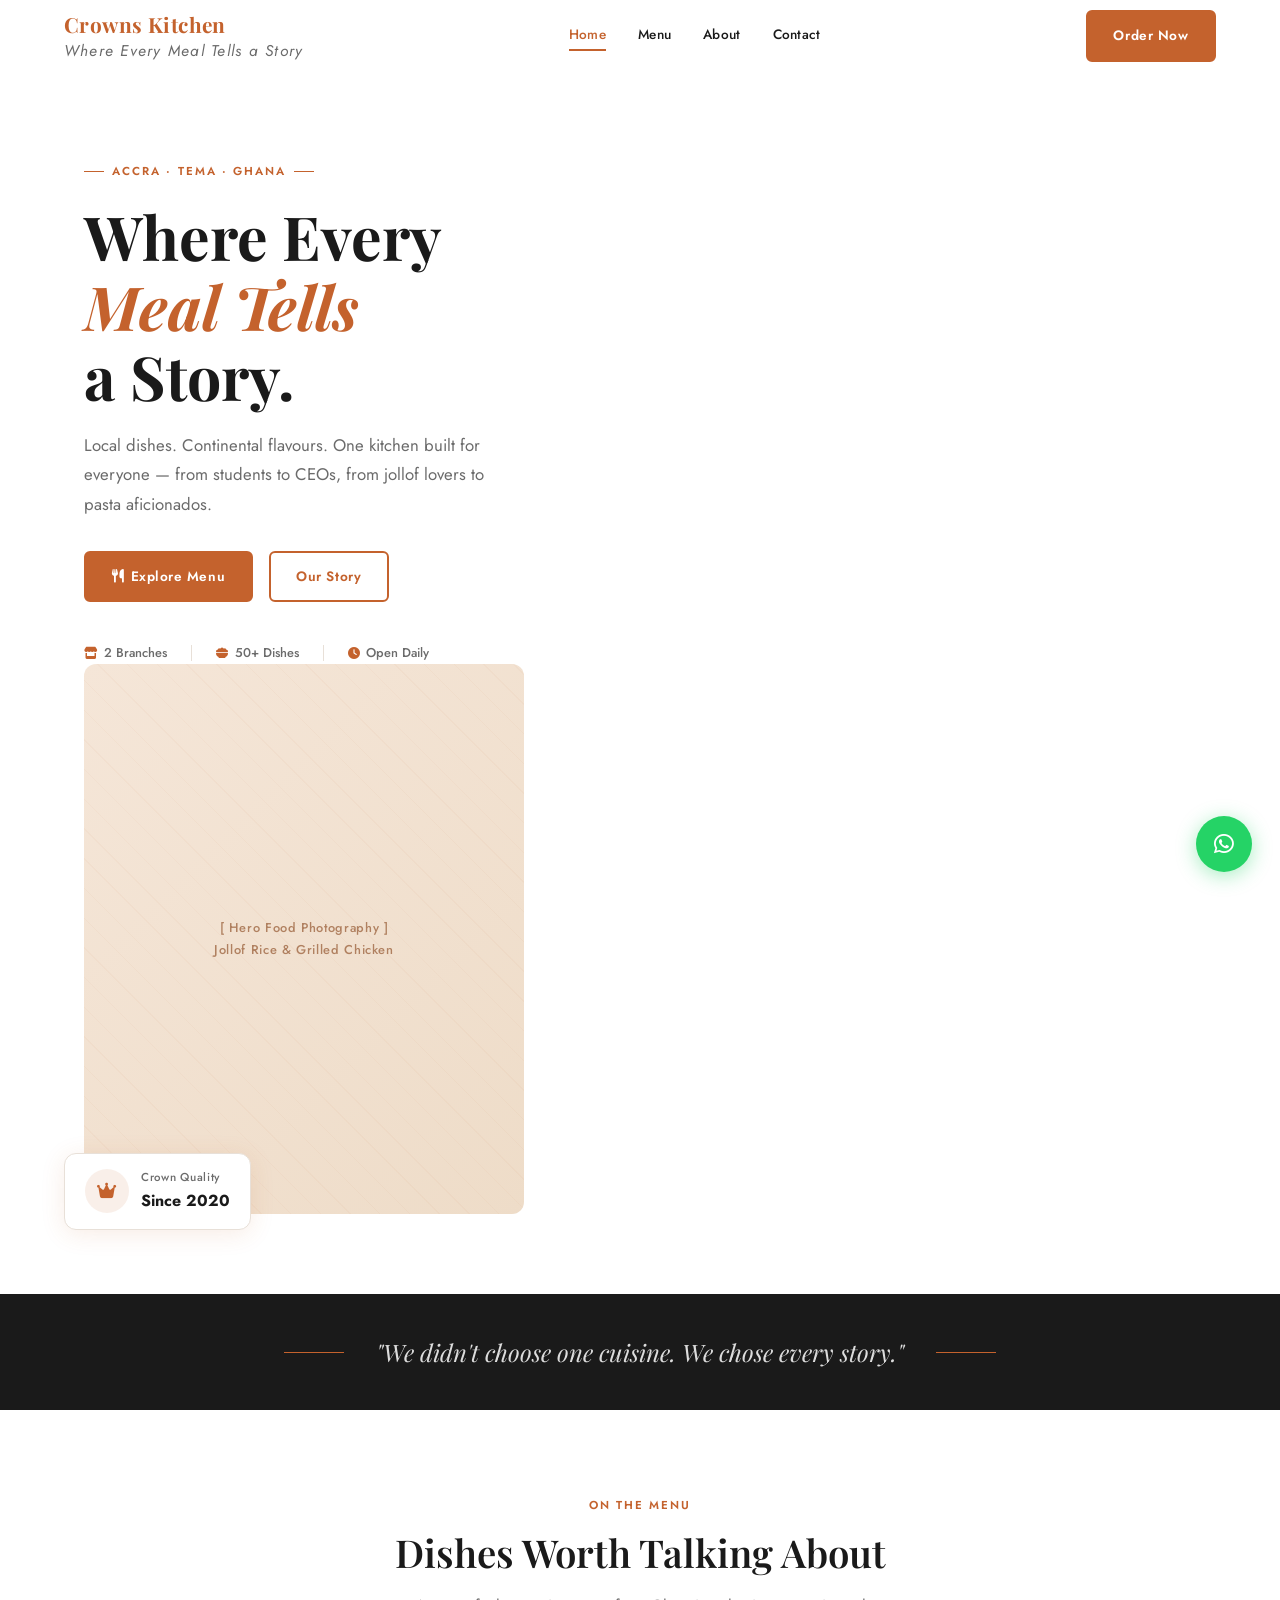
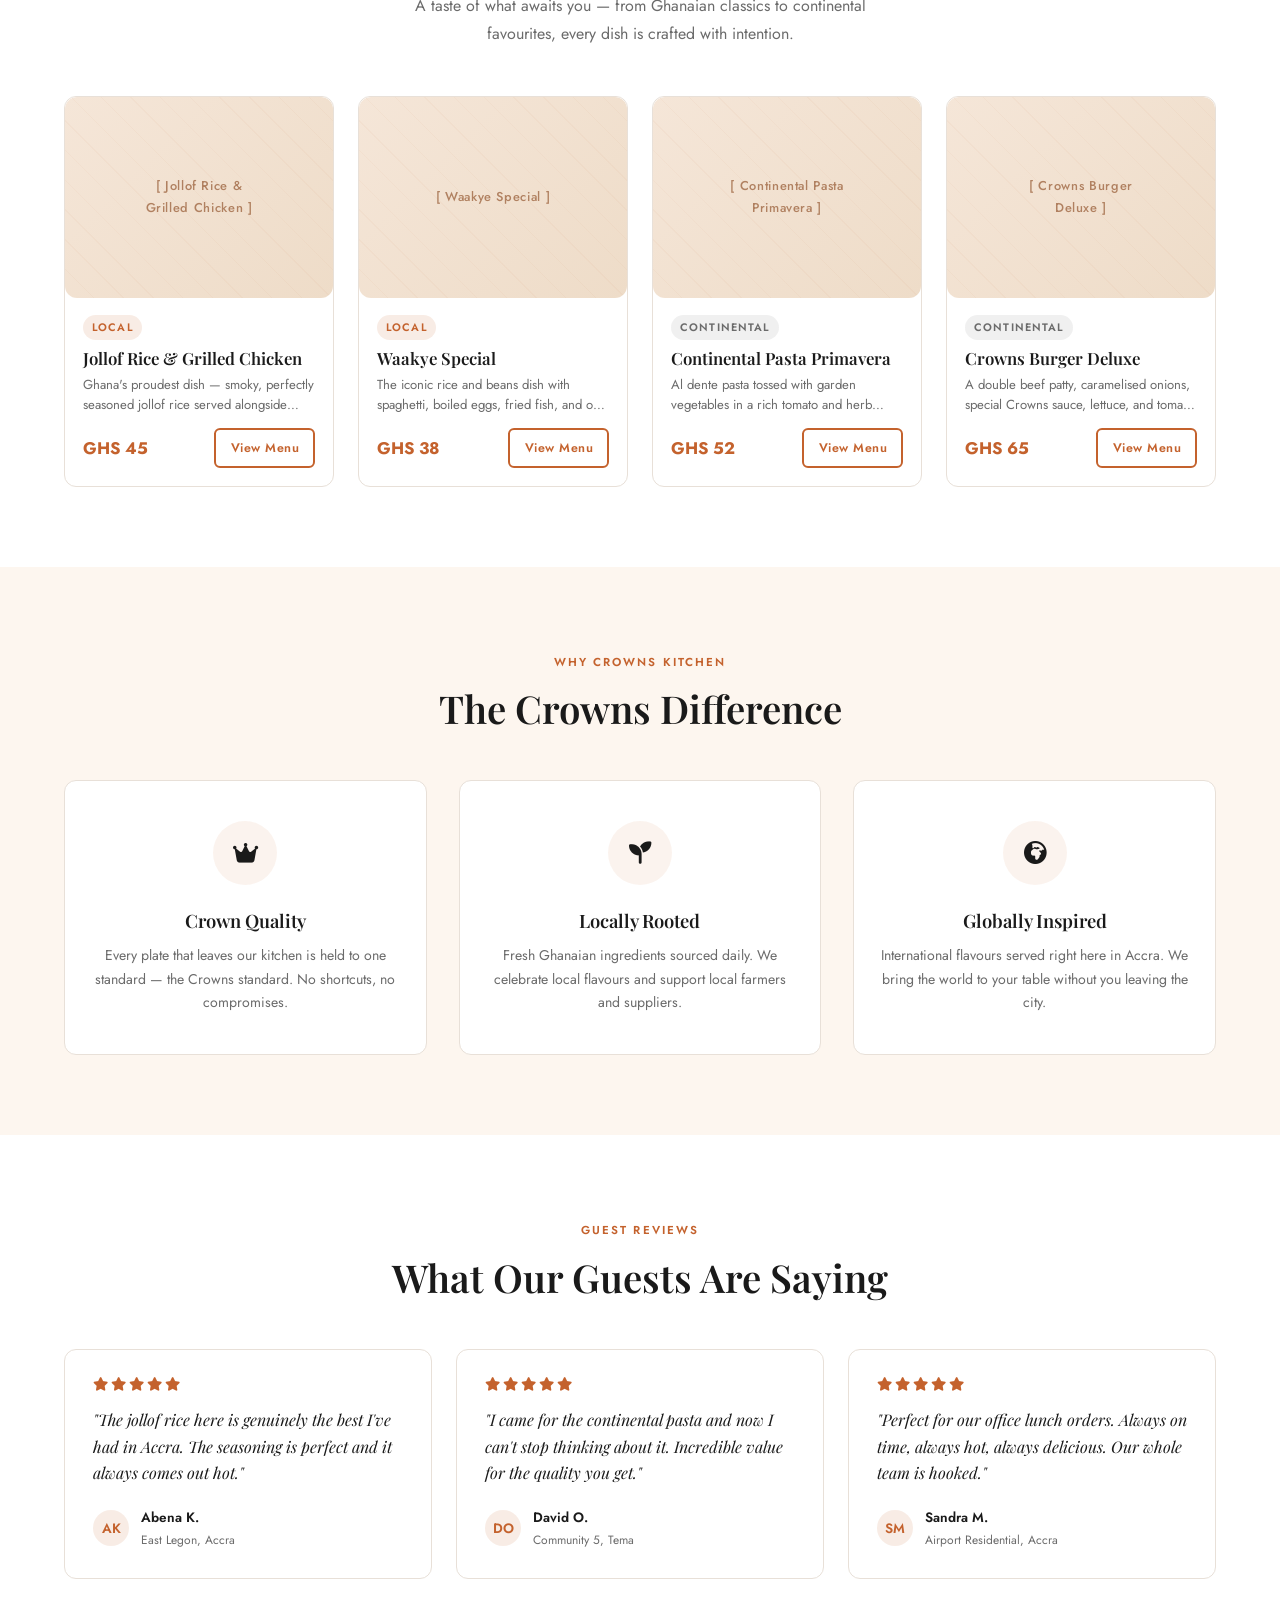
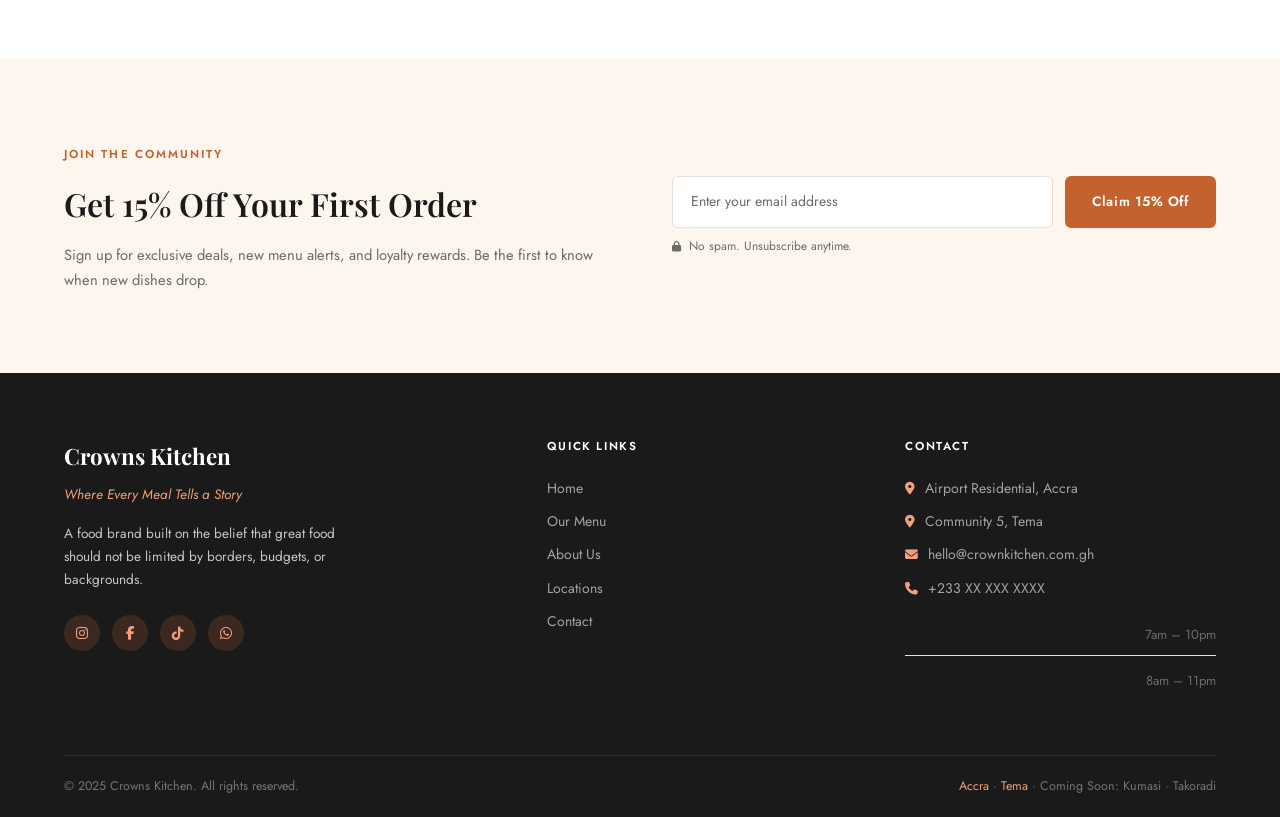
==== index.html @ 9a18a074 "First Crown" ====
<!DOCTYPE html>
<html lang="en">
<head>
  <meta charset="UTF-8" />
  <meta name="viewport" content="width=device-width, initial-scale=1.0" />
  <title>Crowns Kitchen — Where Every Meal Tells a Story</title>
  <meta name="description" content="Crowns Kitchen serves authentic Ghanaian local dishes and continental cuisine in Accra and Tema. Quality food, every meal, every story." />
  <link rel="stylesheet" href="css/style.css" />
  <link rel="stylesheet" href="https://cdnjs.cloudflare.com/ajax/libs/font-awesome/6.5.0/css/all.min.css" />
</head>
<body>

<!-- NAVBAR -->
<header>
  <nav class="navbar">
    <div class="container">
      <div class="navbar-inner">
        <a href="index.html" class="navbar-brand">
          Crowns Kitchen
          <span>Where Every Meal Tells a Story</span>
        </a>
        <div class="navbar-links">
          <a href="index.html">Home</a>
          <a href="menu.html">Menu</a>
          <a href="about.html">About</a>
          <a href="contact.html">Contact</a>
        </div>
        <div class="navbar-right">
          <a href="menu.html" class="btn btn-primary">Order Now</a>
          <button class="hamburger" aria-label="Toggle menu">
            <span></span><span></span><span></span>
          </button>
        </div>
      </div>
    </div>
    <div class="mobile-nav">
      <a href="index.html">Home</a>
      <a href="menu.html">Menu</a>
      <a href="about.html">About</a>
      <a href="contact.html">Contact</a>
      <a href="menu.html" class="btn btn-primary">Order Now</a>
    </div>
  </nav>
</header>

<main>

  <!-- HERO -->
  <section class="hero">
    <div class="container">
      <div class="hero-text">
        <div class="hero-eyebrow">Accra &middot; Tema &middot; Ghana</div>
        <h1>Where Every<br /><em>Meal Tells</em><br />a Story.</h1>
        <p class="hero-sub">Local dishes. Continental flavours. One kitchen built for everyone — from students to CEOs, from jollof lovers to pasta aficionados.</p>
        <div class="hero-btns">
          <a href="menu.html" class="btn btn-primary"><i class="fas fa-utensils"></i> Explore Menu</a>
          <a href="about.html" class="btn btn-outline">Our Story</a>
        </div>
        <div class="hero-trust">
          <div class="trust-item"><i class="fas fa-store"></i> 2 Branches</div>
          <div class="trust-divider"></div>
          <div class="trust-item"><i class="fas fa-bowl-food"></i> 50+ Dishes</div>
          <div class="trust-divider"></div>
          <div class="trust-item"><i class="fas fa-clock"></i> Open Daily</div>
        </div>
      </div>
      <div class="hero-image">
        <div class="hero-image-frame img-placeholder">
          <span>[ Hero Food Photography ]<br />Jollof Rice & Grilled Chicken</span>
        </div>
        <div class="hero-badge">
          <div class="hero-badge-icon"><i class="fas fa-crown"></i></div>
          <div class="hero-badge-text">
            <p>Crown Quality</p>
            <p>Since 2020</p>
          </div>
        </div>
      </div>
    </div>
  </section>

  <!-- QUOTE STRIP -->
  <div class="quote-strip">
    <div class="container">
      <div class="quote-strip-inner">
        <div class="quote-strip-line"></div>
        <p>"We didn't choose one cuisine. We chose every story."</p>
        <div class="quote-strip-line"></div>
      </div>
    </div>
  </div>

  <!-- FEATURED DISHES -->
  <section class="featured-dishes section-pad">
    <div class="container">
      <div class="section-header">
        <span class="eyebrow">On the Menu</span>
        <h2 class="section-heading">Dishes Worth Talking About</h2>
        <p class="section-sub" style="margin: 0 auto;">A taste of what awaits you — from Ghanaian classics to continental favourites, every dish is crafted with intention.</p>
      </div>
      <div class="dishes-grid">
        <!-- Card 1 -->
        <div class="dish-card">
          <div class="dish-card-img img-placeholder"><span>[ Jollof Rice &<br />Grilled Chicken ]</span></div>
          <div class="dish-card-body">
            <div class="dish-card-meta">
              <span class="badge badge-primary">Local</span>
            </div>
            <p class="dish-card-name">Jollof Rice & Grilled Chicken</p>
            <p class="dish-card-desc">Ghana's proudest dish — smoky, perfectly seasoned jollof rice served alongside juicy marinated grilled chicken.</p>
            <div class="dish-card-footer">
              <span class="dish-price">GHS 45</span>
              <a href="menu.html" class="btn btn-outline">View Menu</a>
            </div>
          </div>
        </div>
        <!-- Card 2 -->
        <div class="dish-card">
          <div class="dish-card-img img-placeholder"><span>[ Waakye Special ]</span></div>
          <div class="dish-card-body">
            <div class="dish-card-meta">
              <span class="badge badge-primary">Local</span>
            </div>
            <p class="dish-card-name">Waakye Special</p>
            <p class="dish-card-desc">The iconic rice and beans dish with spaghetti, boiled eggs, fried fish, and our signature waakye stew.</p>
            <div class="dish-card-footer">
              <span class="dish-price">GHS 38</span>
              <a href="menu.html" class="btn btn-outline">View Menu</a>
            </div>
          </div>
        </div>
        <!-- Card 3 -->
        <div class="dish-card">
          <div class="dish-card-img img-placeholder"><span>[ Continental Pasta<br />Primavera ]</span></div>
          <div class="dish-card-body">
            <div class="dish-card-meta">
              <span class="badge badge-grey">Continental</span>
            </div>
            <p class="dish-card-name">Continental Pasta Primavera</p>
            <p class="dish-card-desc">Al dente pasta tossed with garden vegetables in a rich tomato and herb sauce, topped with parmesan.</p>
            <div class="dish-card-footer">
              <span class="dish-price">GHS 52</span>
              <a href="menu.html" class="btn btn-outline">View Menu</a>
            </div>
          </div>
        </div>
        <!-- Card 4 -->
        <div class="dish-card">
          <div class="dish-card-img img-placeholder"><span>[ Crowns Burger<br />Deluxe ]</span></div>
          <div class="dish-card-body">
            <div class="dish-card-meta">
              <span class="badge badge-grey">Continental</span>
            </div>
            <p class="dish-card-name">Crowns Burger Deluxe</p>
            <p class="dish-card-desc">A double beef patty, caramelised onions, special Crowns sauce, lettuce, and tomato in a toasted brioche bun.</p>
            <div class="dish-card-footer">
              <span class="dish-price">GHS 65</span>
              <a href="menu.html" class="btn btn-outline">View Menu</a>
            </div>
          </div>
        </div>
      </div>
    </div>
  </section>

  <!-- WHY US -->
  <section class="why-us section-pad">
    <div class="container">
      <div class="section-header">
        <span class="eyebrow">Why Crowns Kitchen</span>
        <h2 class="section-heading">The Crowns Difference</h2>
      </div>
      <div class="why-us-grid">
        <div class="why-card">
          <div class="why-icon"><i class="fas fa-crown"></i></div>
          <h3>Crown Quality</h3>
          <p>Every plate that leaves our kitchen is held to one standard — the Crowns standard. No shortcuts, no compromises.</p>
        </div>
        <div class="why-card">
          <div class="why-icon"><i class="fas fa-seedling"></i></div>
          <h3>Locally Rooted</h3>
          <p>Fresh Ghanaian ingredients sourced daily. We celebrate local flavours and support local farmers and suppliers.</p>
        </div>
        <div class="why-card">
          <div class="why-icon"><i class="fas fa-globe-africa"></i></div>
          <h3>Globally Inspired</h3>
          <p>International flavours served right here in Accra. We bring the world to your table without you leaving the city.</p>
        </div>
      </div>
    </div>
  </section>

  <!-- TESTIMONIALS -->
  <section class="testimonials section-pad">
    <div class="container">
      <div class="section-header">
        <span class="eyebrow">Guest Reviews</span>
        <h2 class="section-heading">What Our Guests Are Saying</h2>
      </div>
      <div class="testimonials-grid">
        <div class="testimonial-card">
          <div class="testimonial-stars">
            <i class="fas fa-star"></i><i class="fas fa-star"></i><i class="fas fa-star"></i><i class="fas fa-star"></i><i class="fas fa-star"></i>
          </div>
          <p class="testimonial-quote">"The jollof rice here is genuinely the best I've had in Accra. The seasoning is perfect and it always comes out hot."</p>
          <div class="testimonial-author">
            <div class="author-avatar">AK</div>
            <div class="author-info">
              <p>Abena K.</p>
              <p>East Legon, Accra</p>
            </div>
          </div>
        </div>
        <div class="testimonial-card">
          <div class="testimonial-stars">
            <i class="fas fa-star"></i><i class="fas fa-star"></i><i class="fas fa-star"></i><i class="fas fa-star"></i><i class="fas fa-star"></i>
          </div>
          <p class="testimonial-quote">"I came for the continental pasta and now I can't stop thinking about it. Incredible value for the quality you get."</p>
          <div class="testimonial-author">
            <div class="author-avatar">DO</div>
            <div class="author-info">
              <p>David O.</p>
              <p>Community 5, Tema</p>
            </div>
          </div>
        </div>
        <div class="testimonial-card">
          <div class="testimonial-stars">
            <i class="fas fa-star"></i><i class="fas fa-star"></i><i class="fas fa-star"></i><i class="fas fa-star"></i><i class="fas fa-star"></i>
          </div>
          <p class="testimonial-quote">"Perfect for our office lunch orders. Always on time, always hot, always delicious. Our whole team is hooked."</p>
          <div class="testimonial-author">
            <div class="author-avatar">SM</div>
            <div class="author-info">
              <p>Sandra M.</p>
              <p>Airport Residential, Accra</p>
            </div>
          </div>
        </div>
      </div>
    </div>
  </section>

  <!-- NEWSLETTER -->
  <section class="newsletter section-pad">
    <div class="container">
      <div class="newsletter-inner">
        <div class="newsletter-text">
          <span class="eyebrow">Join the Community</span>
          <h2>Get 15% Off Your First Order</h2>
          <p>Sign up for exclusive deals, new menu alerts, and loyalty rewards. Be the first to know when new dishes drop.</p>
        </div>
        <div>
          <form id="newsletter-form" class="newsletter-form">
            <input type="email" placeholder="Enter your email address" required />
            <button type="submit" class="btn btn-primary">Claim 15% Off</button>
          </form>
          <p class="newsletter-note"><i class="fas fa-lock" style="font-size:0.65rem;margin-right:4px;"></i> No spam. Unsubscribe anytime.</p>
        </div>
      </div>
    </div>
  </section>

</main>

<!-- FOOTER -->
<footer>
  <div class="container">
    <div class="footer-grid">
      <div>
        <div class="footer-brand-name">Crowns Kitchen</div>
        <div class="footer-tagline">Where Every Meal Tells a Story</div>
        <p class="footer-desc">A food brand built on the belief that great food should not be limited by borders, budgets, or backgrounds.</p>
        <div class="footer-socials">
          <a href="#" aria-label="Instagram"><i class="fab fa-instagram"></i></a>
          <a href="#" aria-label="Facebook"><i class="fab fa-facebook-f"></i></a>
          <a href="#" aria-label="TikTok"><i class="fab fa-tiktok"></i></a>
          <a href="https://wa.me/233XXXXXXXXX" aria-label="WhatsApp"><i class="fab fa-whatsapp"></i></a>
        </div>
      </div>
      <div class="footer-col">
        <h4>Quick Links</h4>
        <a href="index.html">Home</a>
        <a href="menu.html">Our Menu</a>
        <a href="about.html">About Us</a>
        <a href="about.html#locations">Locations</a>
        <a href="contact.html">Contact</a>
      </div>
      <div class="footer-col">
        <h4>Contact</h4>
        <p><i class="fas fa-map-marker-alt" style="color:#F0A07A;margin-right:6px;font-size:0.8rem;"></i> Airport Residential, Accra</p>
        <p><i class="fas fa-map-marker-alt" style="color:#F0A07A;margin-right:6px;font-size:0.8rem;"></i> Community 5, Tema</p>
        <a href="mailto:hello@crownkitchen.com.gh"><i class="fas fa-envelope" style="color:#F0A07A;margin-right:6px;font-size:0.8rem;"></i> hello@crownkitchen.com.gh</a>
        <a href="tel:+233XXXXXXXXX"><i class="fas fa-phone" style="color:#F0A07A;margin-right:6px;font-size:0.8rem;"></i> +233 XX XXX XXXX</a>
        <div style="margin-top:1rem;">
          <div class="hours-row"><span>Mon – Fri</span><span>7am – 10pm</span></div>
          <div class="hours-row"><span>Sat – Sun</span><span>8am – 11pm</span></div>
        </div>
      </div>
    </div>
    <div class="footer-bottom">
      <p>&copy; 2025 Crowns Kitchen. All rights reserved.</p>
      <p class="footer-locations"><span>Accra</span> &middot; <span>Tema</span> &middot; Coming Soon: Kumasi &middot; Takoradi</p>
    </div>
  </div>
</footer>

<!-- WHATSAPP FLOAT -->
<a href="https://wa.me/233XXXXXXXXX" class="whatsapp-float" target="_blank" rel="noopener" aria-label="Chat on WhatsApp">
  <i class="fab fa-whatsapp"></i>
</a>

<script src="js/main.js"></script>
</body>
</html>
---- css/style.css ----
@import url('https://fonts.googleapis.com/css2?family=Playfair+Display:ital,wght@0,400;0,500;0,600;0,700;1,400;1,500&family=Jost:wght@300;400;500;600&display=swap');
@import url('home.css');
@import url('menu.css');
@import url('about.css');
@import url('contact.css');

:root {
  --primary: #C4622D;
  --primary-dark: #9C4A1E;
  --primary-light: #F0A07A;
  --cream: #FDF6EF;
  --white: #FFFFFF;
  --charcoal: #1A1A1A;
  --grey: #6B6B6B;
  --light-grey: #F5F5F5;
  --border: #E8E0D8;
  --font-display: 'Playfair Display', serif;
  --font-body: 'Jost', sans-serif;
  --radius: 12px;
  --radius-sm: 6px;
  --shadow: 0 2px 16px rgba(196, 98, 45, 0.08);
  --shadow-md: 0 4px 24px rgba(196, 98, 45, 0.12);
  --transition: all 0.3s ease;
  --max-width: 1200px;
}

*, *::before, *::after { margin: 0; padding: 0; box-sizing: border-box; }
html { scroll-behavior: smooth; }

body {
  font-family: var(--font-body);
  font-size: 16px;
  color: var(--charcoal);
  background: var(--white);
  line-height: 1.7;
  overflow-x: hidden;
}

img { display: block; max-width: 100%; height: auto; }
a { text-decoration: none; color: inherit; }
button, input, select, textarea { font: inherit; }
ul { list-style: none; }

.container {
  max-width: var(--max-width);
  margin: 0 auto;
  padding: 0 24px;
}

.section-pad { padding: 80px 0; }
.section-pad-sm { padding: 48px 0; }

.eyebrow {
  display: inline-block;
  font-family: var(--font-body);
  font-size: 0.72rem;
  font-weight: 600;
  letter-spacing: 0.18em;
  text-transform: uppercase;
  color: var(--primary);
  margin-bottom: 0.75rem;
}

.section-heading {
  font-family: var(--font-display);
  font-size: clamp(1.8rem, 3vw, 2.6rem);
  font-weight: 600;
  line-height: 1.25;
  color: var(--charcoal);
  margin-bottom: 1rem;
}

.section-sub {
  font-size: 1rem;
  color: var(--grey);
  max-width: 520px;
  line-height: 1.75;
}

.btn {
  display: inline-flex;
  align-items: center;
  gap: 0.4rem;
  padding: 0.75rem 1.6rem;
  border-radius: var(--radius-sm);
  font-size: 0.85rem;
  font-weight: 600;
  letter-spacing: 0.04em;
  cursor: pointer;
  transition: var(--transition);
  border: 2px solid transparent;
  white-space: nowrap;
}

.btn-primary {
  background: var(--primary);
  color: var(--white);
  border-color: var(--primary);
}
.btn-primary:hover { background: var(--primary-dark); border-color: var(--primary-dark); transform: translateY(-1px); }

.btn-outline {
  background: transparent;
  color: var(--primary);
  border-color: var(--primary);
}
.btn-outline:hover { background: var(--primary); color: var(--white); transform: translateY(-1px); }

.btn-white {
  background: var(--white);
  color: var(--primary);
  border-color: var(--white);
}
.btn-white:hover { background: transparent; color: var(--white); border-color: var(--white); }

.img-placeholder {
  background: linear-gradient(135deg, #f5e6d8 0%, #eedcc8 100%);
  display: flex;
  align-items: center;
  justify-content: center;
  color: #b08060;
  font-size: 0.8rem;
  font-weight: 500;
  letter-spacing: 0.05em;
  text-align: center;
  border-radius: var(--radius);
  position: relative;
  overflow: hidden;
}

.img-placeholder::before {
  content: '';
  position: absolute;
  inset: 0;
  background: repeating-linear-gradient(45deg, transparent, transparent 20px, rgba(196,98,45,0.04) 20px, rgba(196,98,45,0.04) 21px);
}

.img-placeholder span { position: relative; z-index: 1; padding: 1rem; }

.badge {
  display: inline-block;
  padding: 0.2rem 0.6rem;
  border-radius: 20px;
  font-size: 0.68rem;
  font-weight: 600;
  letter-spacing: 0.1em;
  text-transform: uppercase;
}

.badge-primary { background: rgba(196,98,45,0.12); color: var(--primary); }
.badge-grey { background: rgba(107,107,107,0.1); color: var(--grey); }

/* ── NAVBAR ── */
.navbar {
  position: sticky;
  top: 0;
  z-index: 1000;
  background: rgba(255,255,255,0.95);
  backdrop-filter: blur(8px);
  -webkit-backdrop-filter: blur(8px);
  border-bottom: 1px solid transparent;
  transition: var(--transition);
}

.navbar.scrolled {
  border-bottom-color: var(--border);
  box-shadow: 0 2px 20px rgba(0,0,0,0.06);
}

.navbar-inner {
  display: flex;
  align-items: center;
  justify-content: space-between;
  height: 72px;
  gap: 2rem;
}

.navbar-brand {
  font-family: var(--font-display);
  font-size: 1.3rem;
  font-weight: 700;
  color: var(--primary);
  letter-spacing: 0.02em;
  flex-shrink: 0;
}

.navbar-brand span {
  font-weight: 400;
  font-style: italic;
  font-size: 0.75em;
  color: var(--grey);
  display: block;
  letter-spacing: 0.08em;
  margin-top: -4px;
  font-family: var(--font-body);
}

.navbar-links {
  display: flex;
  align-items: center;
  gap: 2rem;
}

.navbar-links a {
  font-size: 0.85rem;
  font-weight: 500;
  color: var(--charcoal);
  letter-spacing: 0.02em;
  position: relative;
  padding-bottom: 2px;
  transition: color 0.2s;
}

.navbar-links a::after {
  content: '';
  position: absolute;
  left: 0; bottom: -2px;
  width: 0; height: 2px;
  background: var(--primary);
  transition: width 0.25s ease;
}

.navbar-links a:hover, .navbar-links a.active { color: var(--primary); }
.navbar-links a:hover::after, .navbar-links a.active::after { width: 100%; }

.navbar-right {
  display: flex;
  align-items: center;
  gap: 1rem;
}

.hamburger {
  display: none;
  flex-direction: column;
  gap: 5px;
  cursor: pointer;
  padding: 4px;
  background: none;
  border: none;
}

.hamburger span {
  display: block;
  width: 22px;
  height: 2px;
  background: var(--charcoal);
  border-radius: 2px;
  transition: var(--transition);
}

.hamburger.active span:nth-child(1) { transform: rotate(45deg) translate(5px, 5px); }
.hamburger.active span:nth-child(2) { opacity: 0; }
.hamburger.active span:nth-child(3) { transform: rotate(-45deg) translate(5px, -5px); }

.mobile-nav {
  display: none;
  flex-direction: column;
  padding: 1rem 24px 1.5rem;
  border-top: 1px solid var(--border);
  gap: 0.25rem;
}

.mobile-nav.open { display: flex; }

.mobile-nav a {
  padding: 0.65rem 0;
  font-size: 0.95rem;
  font-weight: 500;
  color: var(--charcoal);
  border-bottom: 1px solid var(--border);
  transition: color 0.2s;
}

.mobile-nav a:hover, .mobile-nav a.active { color: var(--primary); }
.mobile-nav a:last-child { border-bottom: none; }
.mobile-nav .btn { margin-top: 0.5rem; width: fit-content; }

/* ── FOOTER ── */
footer {
  background: var(--charcoal);
  color: rgba(255,255,255,0.75);
  padding: 64px 0 0;
}

.footer-grid {
  display: grid;
  grid-template-columns: 1.4fr 1fr 1fr;
  gap: 3rem;
  padding-bottom: 48px;
  border-bottom: 1px solid rgba(255,255,255,0.1);
}

.footer-brand-name {
  font-family: var(--font-display);
  font-size: 1.4rem;
  font-weight: 700;
  color: var(--white);
  margin-bottom: 0.5rem;
}

.footer-tagline {
  font-style: italic;
  font-size: 0.85rem;
  color: var(--primary-light);
  margin-bottom: 1rem;
}

.footer-desc {
  font-size: 0.85rem;
  line-height: 1.7;
  margin-bottom: 1.5rem;
  max-width: 280px;
}

.footer-socials {
  display: flex;
  gap: 0.75rem;
}

.footer-socials a {
  width: 36px;
  height: 36px;
  border-radius: 50%;
  background: rgba(196,98,45,0.2);
  color: var(--primary-light);
  display: flex;
  align-items: center;
  justify-content: center;
  font-size: 0.85rem;
  transition: var(--transition);
}

.footer-socials a:hover { background: var(--primary); color: var(--white); }

.footer-col h4 {
  font-family: var(--font-body);
  font-size: 0.72rem;
  font-weight: 600;
  letter-spacing: 0.14em;
  text-transform: uppercase;
  color: var(--white);
  margin-bottom: 1.25rem;
}

.footer-col a, .footer-col p {
  display: block;
  font-size: 0.875rem;
  color: rgba(255,255,255,0.6);
  margin-bottom: 0.6rem;
  transition: color 0.2s;
}

.footer-col a:hover { color: var(--primary-light); }

.footer-col .hours-row {
  display: flex;
  justify-content: space-between;
  font-size: 0.82rem;
  margin-bottom: 0.4rem;
  color: rgba(255,255,255,0.55);
}

.footer-bottom {
  display: flex;
  align-items: center;
  justify-content: space-between;
  padding: 1.25rem 0;
  flex-wrap: wrap;
  gap: 0.5rem;
}

.footer-bottom p {
  font-size: 0.78rem;
  color: rgba(255,255,255,0.4);
}

.footer-locations {
  font-size: 0.78rem;
  color: rgba(255,255,255,0.4);
}

.footer-locations span {
  color: var(--primary-light);
}

/* ── WHATSAPP FLOAT ── */
.whatsapp-float {
  position: fixed;
  bottom: 28px;
  right: 28px;
  z-index: 9999;
  width: 56px;
  height: 56px;
  border-radius: 50%;
  background: #25D366;
  color: white;
  display: flex;
  align-items: center;
  justify-content: center;
  font-size: 1.4rem;
  box-shadow: 0 4px 20px rgba(37,211,102,0.4);
  transition: var(--transition);
  animation: wa-pulse 2.5s ease-in-out infinite;
}

.whatsapp-float:hover {
  transform: scale(1.1);
  box-shadow: 0 6px 28px rgba(37,211,102,0.55);
}

@keyframes wa-pulse {
  0%, 100% { box-shadow: 0 4px 20px rgba(37,211,102,0.4); }
  50% { box-shadow: 0 4px 32px rgba(37,211,102,0.7), 0 0 0 8px rgba(37,211,102,0.1); }
}

/* ── TOAST ── */
.toast {
  position: fixed;
  bottom: 28px;
  left: 50%;
  transform: translateX(-50%) translateY(20px);
  background: var(--charcoal);
  color: var(--white);
  padding: 0.85rem 1.75rem;
  border-radius: var(--radius-sm);
  font-size: 0.88rem;
  font-weight: 500;
  z-index: 10000;
  opacity: 0;
  transition: all 0.35s ease;
  border-left: 3px solid var(--primary);
  white-space: nowrap;
  pointer-events: none;
}

.toast.show {
  opacity: 1;
  transform: translateX(-50%) translateY(0);
}

/* ── MEDIA QUERIES ── */
@media (max-width: 768px) {
  .section-pad { padding: 56px 0; }
  .section-pad-sm { padding: 36px 0; }
  .navbar-links, .navbar-right .btn { display: none; }
  .hamburger { display: flex; }
  .footer-grid { grid-template-columns: 1fr; gap: 2rem; }
  .footer-bottom { flex-direction: column; text-align: center; }
}

@media (max-width: 480px) {
  .section-pad { padding: 40px 0; }
  .container { padding: 0 16px; }
}
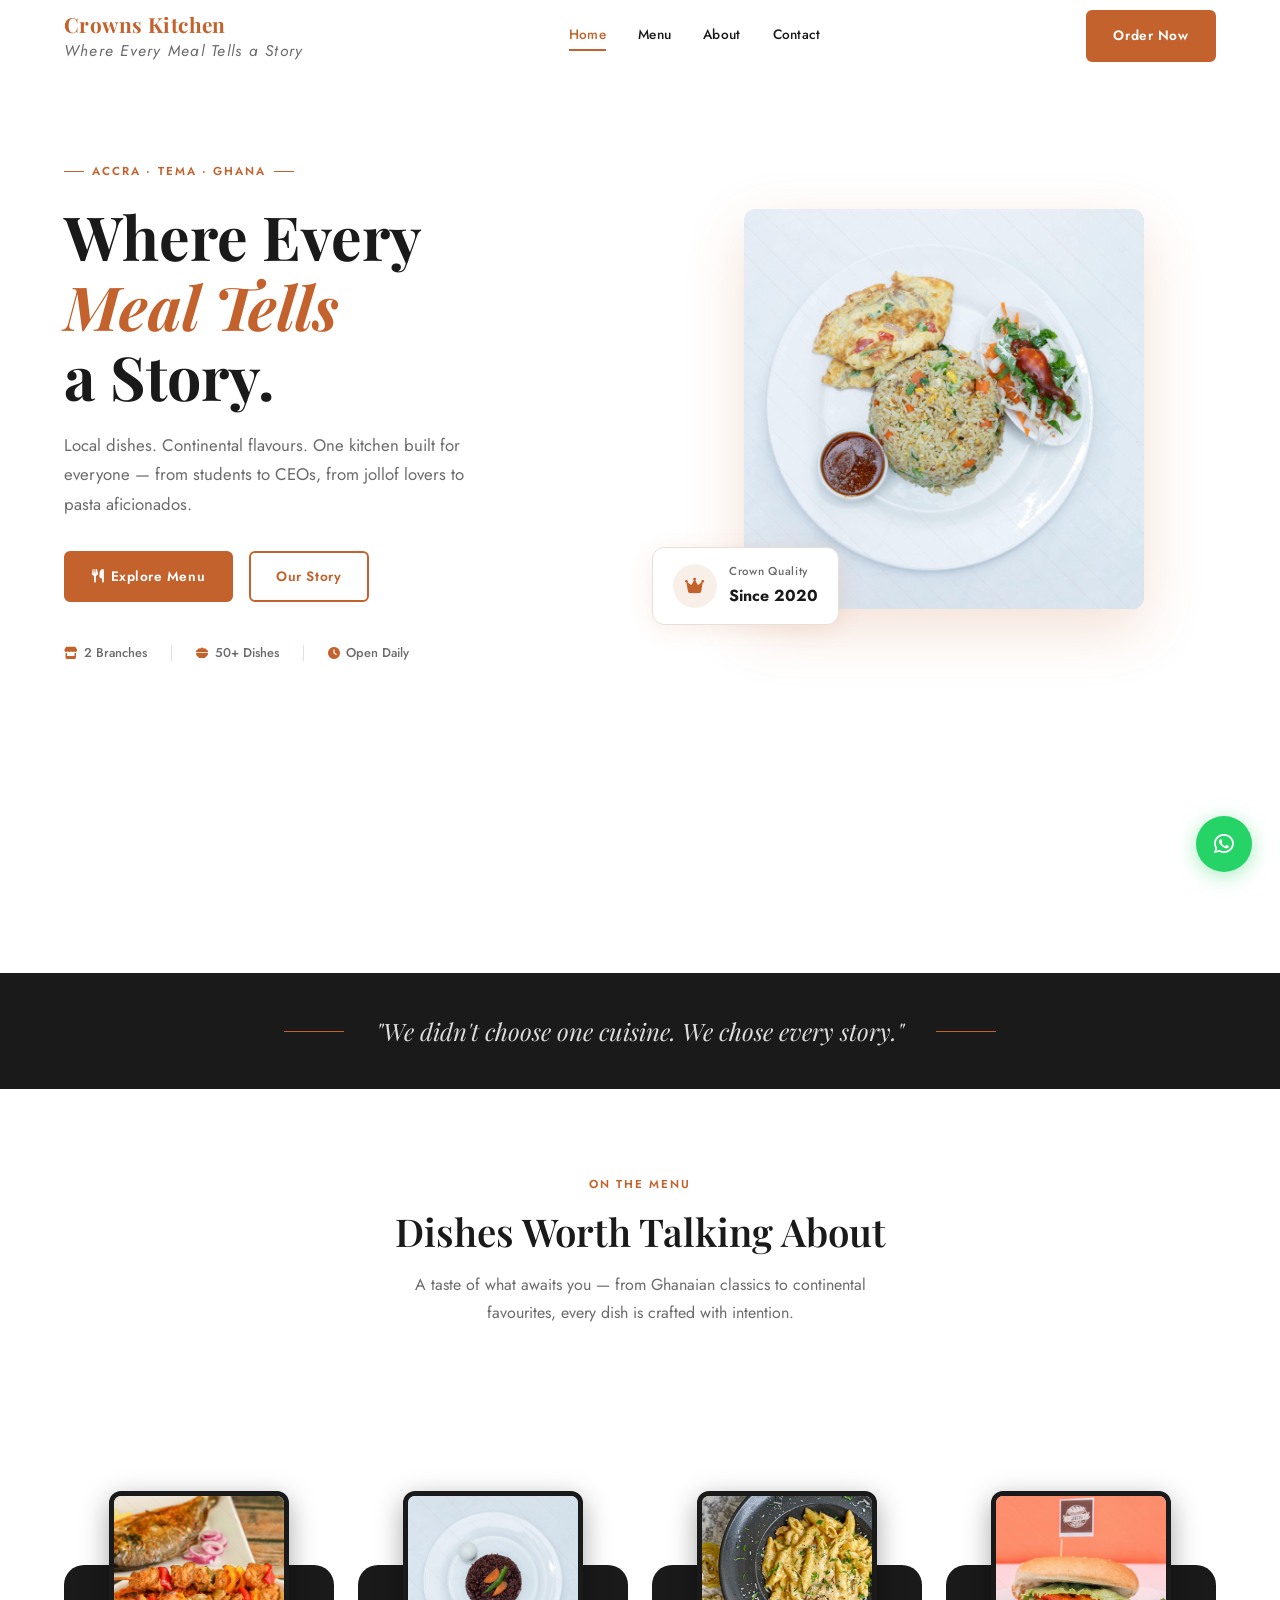
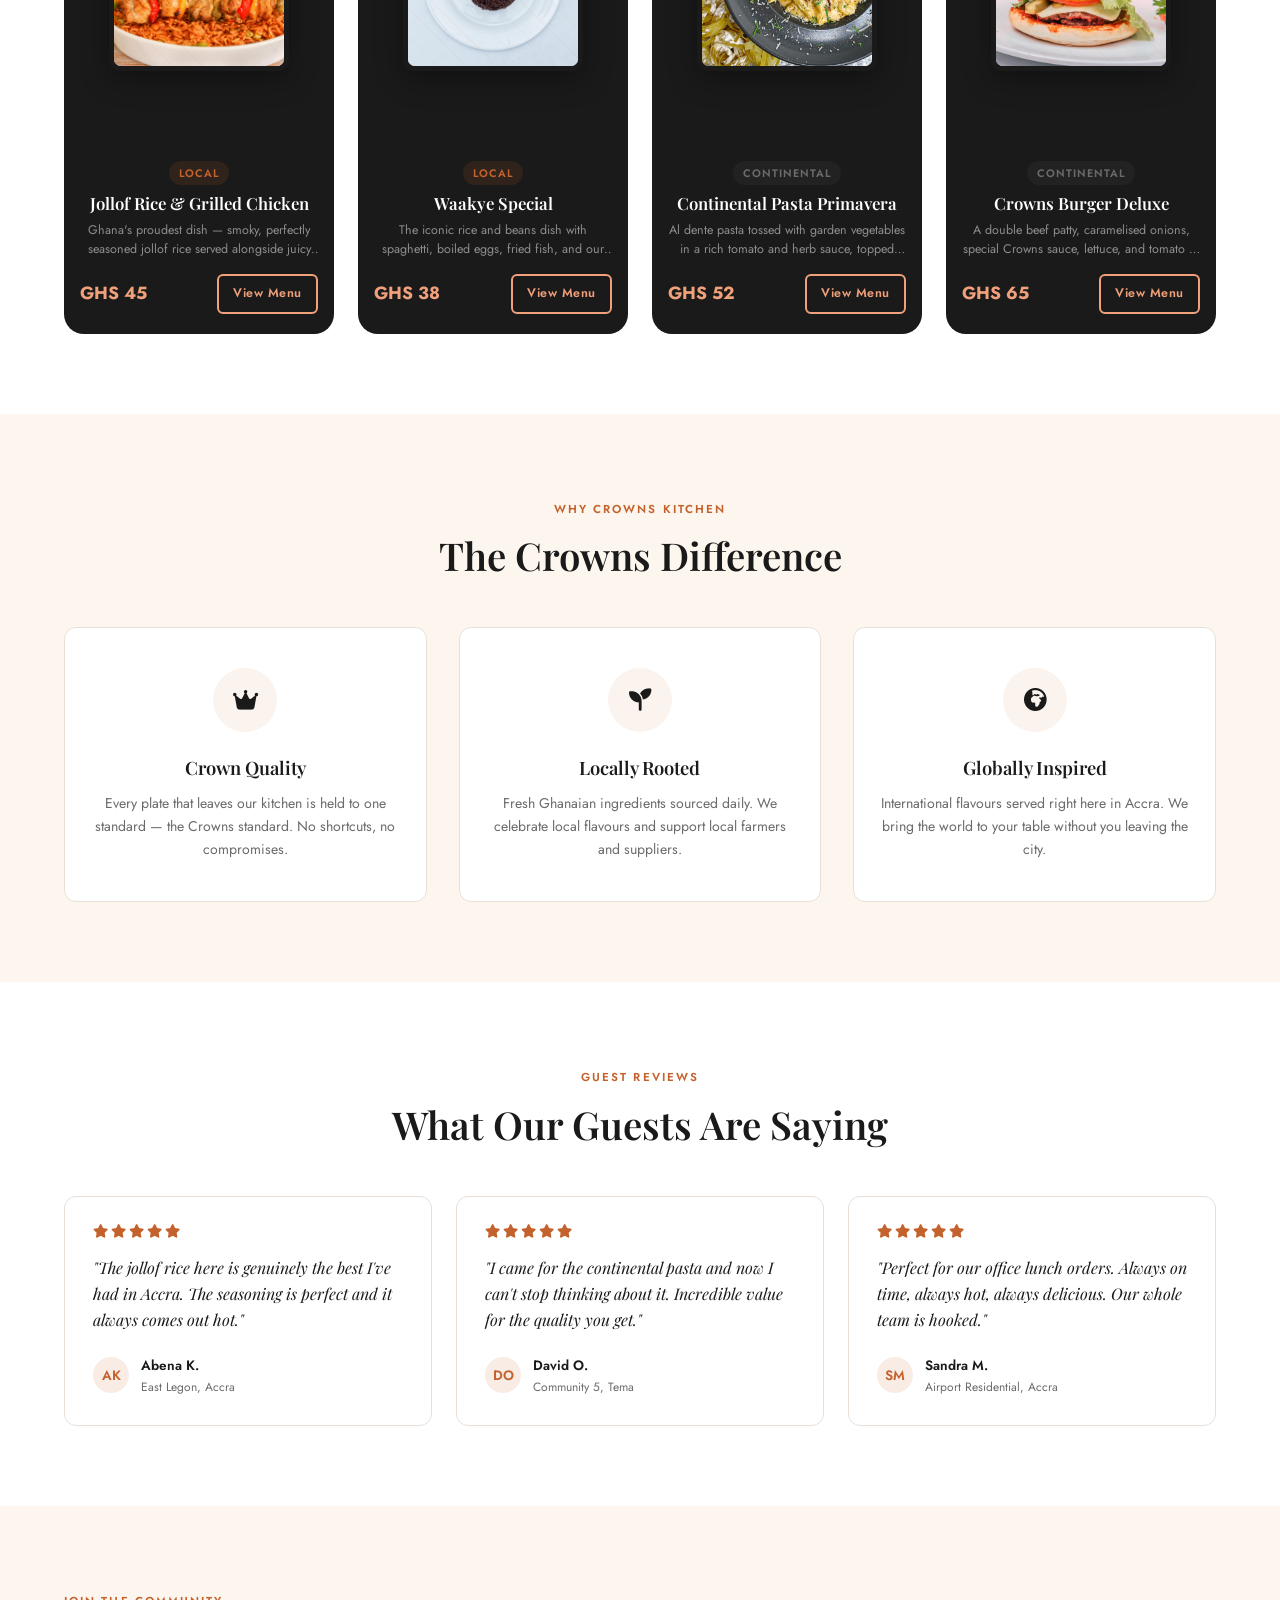
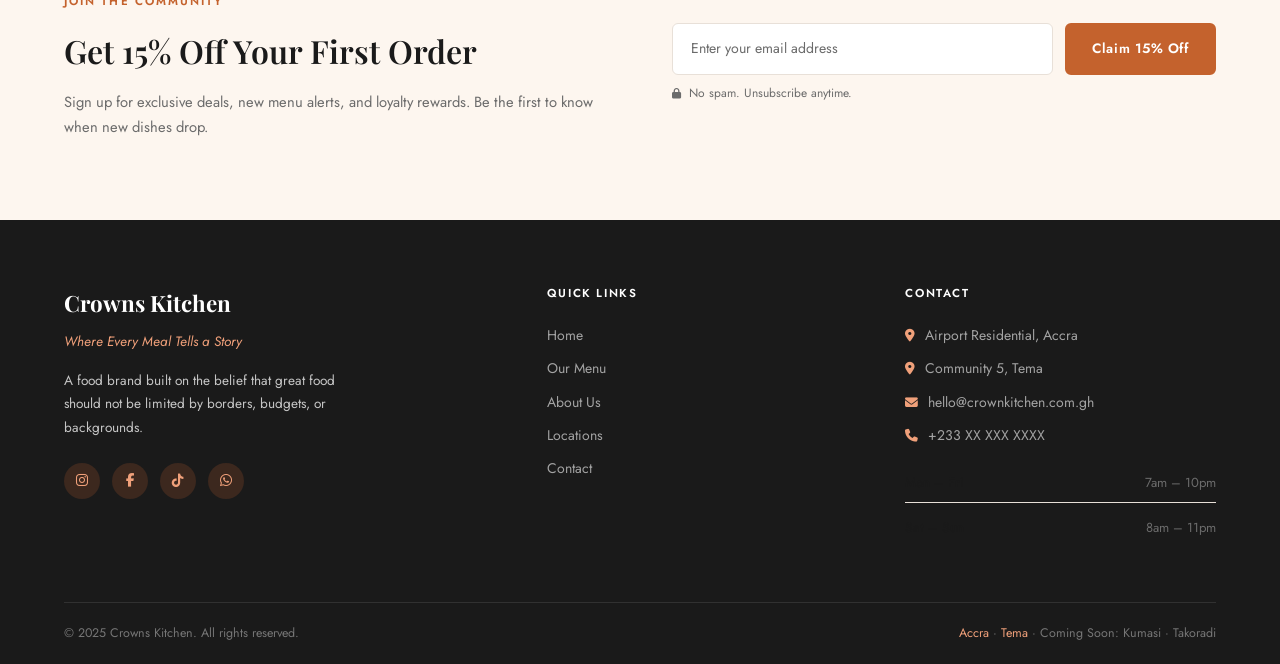
==== commit 635a35d7: "Final Mods V 1.0" ====
--- a/index.html
+++ b/index.html
@@ -1,315 +1,445 @@
-<!DOCTYPE html>
+<!doctype html>
 <html lang="en">
-<head>
-  <meta charset="UTF-8" />
-  <meta name="viewport" content="width=device-width, initial-scale=1.0" />
-  <title>Crowns Kitchen — Where Every Meal Tells a Story</title>
-  <meta name="description" content="Crowns Kitchen serves authentic Ghanaian local dishes and continental cuisine in Accra and Tema. Quality food, every meal, every story." />
-  <link rel="stylesheet" href="css/style.css" />
-  <link rel="stylesheet" href="https://cdnjs.cloudflare.com/ajax/libs/font-awesome/6.5.0/css/all.min.css" />
-</head>
-<body>
-
-<!-- NAVBAR -->
-<header>
-  <nav class="navbar">
-    <div class="container">
-      <div class="navbar-inner">
-        <a href="index.html" class="navbar-brand">
-          Crowns Kitchen
-          <span>Where Every Meal Tells a Story</span>
-        </a>
-        <div class="navbar-links">
+  <head>
+    <meta charset="UTF-8" />
+    <meta name="viewport" content="width=device-width, initial-scale=1.0" />
+    <title>Crowns Kitchen — Where Every Meal Tells a Story</title>
+    <meta
+      name="description"
+      content="Crowns Kitchen serves authentic Ghanaian local dishes and continental cuisine in Accra and Tema. Quality food, every meal, every story."
+    />
+    <link rel="stylesheet" href="css/style.css" />
+    <link
+      rel="stylesheet"
+      href="https://cdnjs.cloudflare.com/ajax/libs/font-awesome/6.5.0/css/all.min.css"
+    />
+  </head>
+  <body>
+    <!-- NAVBAR -->
+    <header>
+      <nav class="navbar">
+        <div class="container">
+          <div class="navbar-inner">
+            <a href="index.html" class="navbar-brand">
+              Crowns Kitchen
+              <span>Where Every Meal Tells a Story</span>
+            </a>
+            <div class="navbar-links">
+              <a href="index.html">Home</a>
+              <a href="menu.html">Menu</a>
+              <a href="about.html">About</a>
+              <a href="contact.html">Contact</a>
+            </div>
+            <div class="navbar-right">
+              <a href="order-status.html" class="btn btn-primary">Order Now</a>
+              <button class="hamburger" aria-label="Toggle menu">
+                <span></span><span></span><span></span>
+              </button>
+            </div>
+          </div>
+        </div>
+        <div class="mobile-nav">
           <a href="index.html">Home</a>
           <a href="menu.html">Menu</a>
           <a href="about.html">About</a>
           <a href="contact.html">Contact</a>
-        </div>
-        <div class="navbar-right">
           <a href="menu.html" class="btn btn-primary">Order Now</a>
-          <button class="hamburger" aria-label="Toggle menu">
-            <span></span><span></span><span></span>
-          </button>
+        </div>
+      </nav>
+    </header>
+
+    <main>
+      <!-- HERO -->
+      <section class="hero">
+        <div class="container">
+          <div class="hero-text">
+            <div class="hero-eyebrow">Accra &middot; Tema &middot; Ghana</div>
+            <h1>Where Every<br /><em>Meal Tells</em><br />a Story.</h1>
+            <p class="hero-sub">
+              Local dishes. Continental flavours. One kitchen built for everyone
+              — from students to CEOs, from jollof lovers to pasta aficionados.
+            </p>
+
+            <div class="hero-btns">
+              <a href="menu.html" class="btn btn-primary">
+                <i class="fas fa-utensils"></i> Explore Menu
+              </a>
+              <a href="about.html" class="btn btn-outline">Our Story</a>
+            </div>
+
+            <div class="hero-trust">
+              <div class="trust-item">
+                <i class="fas fa-store"></i> 2 Branches
+              </div>
+              <div class="trust-divider"></div>
+              <div class="trust-item">
+                <i class="fas fa-bowl-food"></i> 50+ Dishes
+              </div>
+              <div class="trust-divider"></div>
+              <div class="trust-item">
+                <i class="fas fa-clock"></i> Open Daily
+              </div>
+            </div>
+          </div>
+
+          <div class="hero-image">
+            <div class="hero-image-frame img-placeholder">
+              <img src="africafoodonwhitebg1.jpg" alt="African food dish" />
+            </div>
+
+            <div class="hero-badge">
+              <div class="hero-badge-icon"><i class="fas fa-crown"></i></div>
+              <div class="hero-badge-text">
+                <p>Crown Quality</p>
+                <p>Since 2020</p>
+              </div>
+            </div>
+          </div>
+        </div>
+      </section>
+
+      <!-- QUOTE STRIP -->
+      <div class="quote-strip">
+        <div class="container">
+          <div class="quote-strip-inner">
+            <div class="quote-strip-line"></div>
+            <p>"We didn't choose one cuisine. We chose every story."</p>
+            <div class="quote-strip-line"></div>
+          </div>
         </div>
       </div>
-    </div>
-    <div class="mobile-nav">
-      <a href="index.html">Home</a>
-      <a href="menu.html">Menu</a>
-      <a href="about.html">About</a>
-      <a href="contact.html">Contact</a>
-      <a href="menu.html" class="btn btn-primary">Order Now</a>
-    </div>
-  </nav>
-</header>
-
-<main>
-
-  <!-- HERO -->
-  <section class="hero">
-    <div class="container">
-      <div class="hero-text">
-        <div class="hero-eyebrow">Accra &middot; Tema &middot; Ghana</div>
-        <h1>Where Every<br /><em>Meal Tells</em><br />a Story.</h1>
-        <p class="hero-sub">Local dishes. Continental flavours. One kitchen built for everyone — from students to CEOs, from jollof lovers to pasta aficionados.</p>
-        <div class="hero-btns">
-          <a href="menu.html" class="btn btn-primary"><i class="fas fa-utensils"></i> Explore Menu</a>
-          <a href="about.html" class="btn btn-outline">Our Story</a>
-        </div>
-        <div class="hero-trust">
-          <div class="trust-item"><i class="fas fa-store"></i> 2 Branches</div>
-          <div class="trust-divider"></div>
-          <div class="trust-item"><i class="fas fa-bowl-food"></i> 50+ Dishes</div>
-          <div class="trust-divider"></div>
-          <div class="trust-item"><i class="fas fa-clock"></i> Open Daily</div>
+
+      <!-- FEATURED DISHES -->
+      <section class="featured-dishes section-pad">
+        <div class="container">
+          <div class="section-header">
+            <span class="eyebrow">On the Menu</span>
+            <h2 class="section-heading">Dishes Worth Talking About</h2>
+            <p class="section-sub" style="margin: 0 auto">
+              A taste of what awaits you — from Ghanaian classics to continental
+              favourites, every dish is crafted with intention.
+            </p>
+          </div>
+          <div class="dishes-grid">
+            <!-- Card 1 -->
+            <div class="dish-card">
+              <div class="dish-card-img img-placeholder">
+                <img src="jooloofcrown.jpg" alt="" />
+                <!-- <span>[ Jollof Rice &<br />Grilled Chicken ]</span> -->
+              </div>
+              <div class="dish-card-body">
+                <div class="dish-card-meta">
+                  <span class="badge badge-primary">Local</span>
+                </div>
+                <p class="dish-card-name">Jollof Rice & Grilled Chicken</p>
+                <p class="dish-card-desc">
+                  Ghana's proudest dish — smoky, perfectly seasoned jollof rice
+                  served alongside juicy marinated grilled chicken.
+                </p>
+                <div class="dish-card-footer">
+                  <span class="dish-price">GHS 45</span>
+                  <a href="menu.html" class="btn btn-outline">View Menu</a>
+                </div>
+              </div>
+            </div>
+            <!-- Card 2 -->
+            <div class="dish-card">
+              <div class="dish-card-img img-placeholder">
+                <img src="waakyecrown.jpg" alt="" />
+                <!-- <span>[ Waakye Special ]</span> -->
+              </div>
+              <div class="dish-card-body">
+                <div class="dish-card-meta">
+                  <span class="badge badge-primary">Local</span>
+                </div>
+                <p class="dish-card-name">Waakye Special</p>
+                <p class="dish-card-desc">
+                  The iconic rice and beans dish with spaghetti, boiled eggs,
+                  fried fish, and our signature waakye stew.
+                </p>
+                <div class="dish-card-footer">
+                  <span class="dish-price">GHS 38</span>
+                  <a href="menu.html" class="btn btn-outline">View Menu</a>
+                </div>
+              </div>
+            </div>
+            <!-- Card 3 -->
+            <div class="dish-card">
+              <div class="dish-card-img img-placeholder">
+                <img src="pastacrown.jpg" alt="" />
+                <!-- <span>[ Continental Pasta<br />Primavera ]</span> -->
+              </div>
+              <div class="dish-card-body">
+                <div class="dish-card-meta">
+                  <span class="badge badge-grey">Continental</span>
+                </div>
+                <p class="dish-card-name">Continental Pasta Primavera</p>
+                <p class="dish-card-desc">
+                  Al dente pasta tossed with garden vegetables in a rich tomato
+                  and herb sauce, topped with parmesan.
+                </p>
+                <div class="dish-card-footer">
+                  <span class="dish-price">GHS 52</span>
+                  <a href="menu.html" class="btn btn-outline">View Menu</a>
+                </div>
+              </div>
+            </div>
+            <!-- Card 4 -->
+            <div class="dish-card">
+              <div class="dish-card-img img-placeholder">
+                <img src="burgercrown.jpg" alt="" />
+                <!-- <span>[ Crowns Burger<br />Deluxe ]</span> -->
+              </div>
+              <div class="dish-card-body">
+                <div class="dish-card-meta">
+                  <span class="badge badge-grey">Continental</span>
+                </div>
+                <p class="dish-card-name">Crowns Burger Deluxe</p>
+                <p class="dish-card-desc">
+                  A double beef patty, caramelised onions, special Crowns sauce,
+                  lettuce, and tomato in a toasted brioche bun.
+                </p>
+                <div class="dish-card-footer">
+                  <span class="dish-price">GHS 65</span>
+                  <a href="menu.html" class="btn btn-outline">View Menu</a>
+                </div>
+              </div>
+            </div>
+          </div>
+        </div>
+      </section>
+
+      <!-- WHY US -->
+      <section class="why-us section-pad">
+        <div class="container">
+          <div class="section-header">
+            <span class="eyebrow">Why Crowns Kitchen</span>
+            <h2 class="section-heading">The Crowns Difference</h2>
+          </div>
+          <div class="why-us-grid">
+            <div class="why-card">
+              <div class="why-icon"><i class="fas fa-crown"></i></div>
+              <h3>Crown Quality</h3>
+              <p>
+                Every plate that leaves our kitchen is held to one standard —
+                the Crowns standard. No shortcuts, no compromises.
+              </p>
+            </div>
+            <div class="why-card">
+              <div class="why-icon"><i class="fas fa-seedling"></i></div>
+              <h3>Locally Rooted</h3>
+              <p>
+                Fresh Ghanaian ingredients sourced daily. We celebrate local
+                flavours and support local farmers and suppliers.
+              </p>
+            </div>
+            <div class="why-card">
+              <div class="why-icon"><i class="fas fa-globe-africa"></i></div>
+              <h3>Globally Inspired</h3>
+              <p>
+                International flavours served right here in Accra. We bring the
+                world to your table without you leaving the city.
+              </p>
+            </div>
+          </div>
+        </div>
+      </section>
+
+      <!-- TESTIMONIALS -->
+      <section class="testimonials section-pad">
+        <div class="container">
+          <div class="section-header">
+            <span class="eyebrow">Guest Reviews</span>
+            <h2 class="section-heading">What Our Guests Are Saying</h2>
+          </div>
+          <div class="testimonials-grid">
+            <div class="testimonial-card">
+              <div class="testimonial-stars">
+                <i class="fas fa-star"></i><i class="fas fa-star"></i
+                ><i class="fas fa-star"></i><i class="fas fa-star"></i
+                ><i class="fas fa-star"></i>
+              </div>
+              <p class="testimonial-quote">
+                "The jollof rice here is genuinely the best I've had in Accra.
+                The seasoning is perfect and it always comes out hot."
+              </p>
+              <div class="testimonial-author">
+                <div class="author-avatar">AK</div>
+                <div class="author-info">
+                  <p>Abena K.</p>
+                  <p>East Legon, Accra</p>
+                </div>
+              </div>
+            </div>
+            <div class="testimonial-card">
+              <div class="testimonial-stars">
+                <i class="fas fa-star"></i><i class="fas fa-star"></i
+                ><i class="fas fa-star"></i><i class="fas fa-star"></i
+                ><i class="fas fa-star"></i>
+              </div>
+              <p class="testimonial-quote">
+                "I came for the continental pasta and now I can't stop thinking
+                about it. Incredible value for the quality you get."
+              </p>
+              <div class="testimonial-author">
+                <div class="author-avatar">DO</div>
+                <div class="author-info">
+                  <p>David O.</p>
+                  <p>Community 5, Tema</p>
+                </div>
+              </div>
+            </div>
+            <div class="testimonial-card">
+              <div class="testimonial-stars">
+                <i class="fas fa-star"></i><i class="fas fa-star"></i
+                ><i class="fas fa-star"></i><i class="fas fa-star"></i
+                ><i class="fas fa-star"></i>
+              </div>
+              <p class="testimonial-quote">
+                "Perfect for our office lunch orders. Always on time, always
+                hot, always delicious. Our whole team is hooked."
+              </p>
+              <div class="testimonial-author">
+                <div class="author-avatar">SM</div>
+                <div class="author-info">
+                  <p>Sandra M.</p>
+                  <p>Airport Residential, Accra</p>
+                </div>
+              </div>
+            </div>
+          </div>
+        </div>
+      </section>
+
+      <!-- NEWSLETTER -->
+      <section class="newsletter section-pad">
+        <div class="container">
+          <div class="newsletter-inner">
+            <div class="newsletter-text">
+              <span class="eyebrow">Join the Community</span>
+              <h2>Get 15% Off Your First Order</h2>
+              <p>
+                Sign up for exclusive deals, new menu alerts, and loyalty
+                rewards. Be the first to know when new dishes drop.
+              </p>
+            </div>
+            <div>
+              <form id="newsletter-form" class="newsletter-form">
+                <input
+                  type="email"
+                  placeholder="Enter your email address"
+                  required
+                />
+                <button type="submit" class="btn btn-primary">
+                  Claim 15% Off
+                </button>
+              </form>
+              <p class="newsletter-note">
+                <i
+                  class="fas fa-lock"
+                  style="font-size: 0.65rem; margin-right: 4px"
+                ></i>
+                No spam. Unsubscribe anytime.
+              </p>
+            </div>
+          </div>
+        </div>
+      </section>
+    </main>
+
+    <!-- FOOTER -->
+    <footer>
+      <div class="container">
+        <div class="footer-grid">
+          <div>
+            <div class="footer-brand-name">Crowns Kitchen</div>
+            <div class="footer-tagline">Where Every Meal Tells a Story</div>
+            <p class="footer-desc">
+              A food brand built on the belief that great food should not be
+              limited by borders, budgets, or backgrounds.
+            </p>
+            <div class="footer-socials">
+              <a href="#" aria-label="Instagram"
+                ><i class="fab fa-instagram"></i
+              ></a>
+              <a href="#" aria-label="Facebook"
+                ><i class="fab fa-facebook-f"></i
+              ></a>
+              <a href="#" aria-label="TikTok"><i class="fab fa-tiktok"></i></a>
+              <a href="https://wa.me/233XXXXXXXXX" aria-label="WhatsApp"
+                ><i class="fab fa-whatsapp"></i
+              ></a>
+            </div>
+          </div>
+          <div class="footer-col">
+            <h4>Quick Links</h4>
+            <a href="index.html">Home</a>
+            <a href="menu.html">Our Menu</a>
+            <a href="about.html">About Us</a>
+            <a href="about.html#locations">Locations</a>
+            <a href="contact.html">Contact</a>
+          </div>
+          <div class="footer-col">
+            <h4>Contact</h4>
+            <p>
+              <i
+                class="fas fa-map-marker-alt"
+                style="color: #f0a07a; margin-right: 6px; font-size: 0.8rem"
+              ></i>
+              Airport Residential, Accra
+            </p>
+            <p>
+              <i
+                class="fas fa-map-marker-alt"
+                style="color: #f0a07a; margin-right: 6px; font-size: 0.8rem"
+              ></i>
+              Community 5, Tema
+            </p>
+            <a href="mailto:hello@crownkitchen.com.gh"
+              ><i
+                class="fas fa-envelope"
+                style="color: #f0a07a; margin-right: 6px; font-size: 0.8rem"
+              ></i>
+              hello@crownkitchen.com.gh</a
+            >
+            <a href="tel:+233XXXXXXXXX"
+              ><i
+                class="fas fa-phone"
+                style="color: #f0a07a; margin-right: 6px; font-size: 0.8rem"
+              ></i>
+              +233 XX XXX XXXX</a
+            >
+            <div style="margin-top: 1rem">
+              <div class="hours-row">
+                <span>Mon – Fri</span><span>7am – 10pm</span>
+              </div>
+              <div class="hours-row">
+                <span>Sat – Sun</span><span>8am – 11pm</span>
+              </div>
+            </div>
+          </div>
+        </div>
+        <div class="footer-bottom">
+          <p>&copy; 2025 Crowns Kitchen. All rights reserved.</p>
+          <p class="footer-locations">
+            <span>Accra</span> &middot; <span>Tema</span> &middot; Coming Soon:
+            Kumasi &middot; Takoradi
+          </p>
         </div>
       </div>
-      <div class="hero-image">
-        <div class="hero-image-frame img-placeholder">
-          <span>[ Hero Food Photography ]<br />Jollof Rice & Grilled Chicken</span>
-        </div>
-        <div class="hero-badge">
-          <div class="hero-badge-icon"><i class="fas fa-crown"></i></div>
-          <div class="hero-badge-text">
-            <p>Crown Quality</p>
-            <p>Since 2020</p>
-          </div>
-        </div>
-      </div>
-    </div>
-  </section>
-
-  <!-- QUOTE STRIP -->
-  <div class="quote-strip">
-    <div class="container">
-      <div class="quote-strip-inner">
-        <div class="quote-strip-line"></div>
-        <p>"We didn't choose one cuisine. We chose every story."</p>
-        <div class="quote-strip-line"></div>
-      </div>
-    </div>
-  </div>
-
-  <!-- FEATURED DISHES -->
-  <section class="featured-dishes section-pad">
-    <div class="container">
-      <div class="section-header">
-        <span class="eyebrow">On the Menu</span>
-        <h2 class="section-heading">Dishes Worth Talking About</h2>
-        <p class="section-sub" style="margin: 0 auto;">A taste of what awaits you — from Ghanaian classics to continental favourites, every dish is crafted with intention.</p>
-      </div>
-      <div class="dishes-grid">
-        <!-- Card 1 -->
-        <div class="dish-card">
-          <div class="dish-card-img img-placeholder"><span>[ Jollof Rice &<br />Grilled Chicken ]</span></div>
-          <div class="dish-card-body">
-            <div class="dish-card-meta">
-              <span class="badge badge-primary">Local</span>
-            </div>
-            <p class="dish-card-name">Jollof Rice & Grilled Chicken</p>
-            <p class="dish-card-desc">Ghana's proudest dish — smoky, perfectly seasoned jollof rice served alongside juicy marinated grilled chicken.</p>
-            <div class="dish-card-footer">
-              <span class="dish-price">GHS 45</span>
-              <a href="menu.html" class="btn btn-outline">View Menu</a>
-            </div>
-          </div>
-        </div>
-        <!-- Card 2 -->
-        <div class="dish-card">
-          <div class="dish-card-img img-placeholder"><span>[ Waakye Special ]</span></div>
-          <div class="dish-card-body">
-            <div class="dish-card-meta">
-              <span class="badge badge-primary">Local</span>
-            </div>
-            <p class="dish-card-name">Waakye Special</p>
-            <p class="dish-card-desc">The iconic rice and beans dish with spaghetti, boiled eggs, fried fish, and our signature waakye stew.</p>
-            <div class="dish-card-footer">
-              <span class="dish-price">GHS 38</span>
-              <a href="menu.html" class="btn btn-outline">View Menu</a>
-            </div>
-          </div>
-        </div>
-        <!-- Card 3 -->
-        <div class="dish-card">
-          <div class="dish-card-img img-placeholder"><span>[ Continental Pasta<br />Primavera ]</span></div>
-          <div class="dish-card-body">
-            <div class="dish-card-meta">
-              <span class="badge badge-grey">Continental</span>
-            </div>
-            <p class="dish-card-name">Continental Pasta Primavera</p>
-            <p class="dish-card-desc">Al dente pasta tossed with garden vegetables in a rich tomato and herb sauce, topped with parmesan.</p>
-            <div class="dish-card-footer">
-              <span class="dish-price">GHS 52</span>
-              <a href="menu.html" class="btn btn-outline">View Menu</a>
-            </div>
-          </div>
-        </div>
-        <!-- Card 4 -->
-        <div class="dish-card">
-          <div class="dish-card-img img-placeholder"><span>[ Crowns Burger<br />Deluxe ]</span></div>
-          <div class="dish-card-body">
-            <div class="dish-card-meta">
-              <span class="badge badge-grey">Continental</span>
-            </div>
-            <p class="dish-card-name">Crowns Burger Deluxe</p>
-            <p class="dish-card-desc">A double beef patty, caramelised onions, special Crowns sauce, lettuce, and tomato in a toasted brioche bun.</p>
-            <div class="dish-card-footer">
-              <span class="dish-price">GHS 65</span>
-              <a href="menu.html" class="btn btn-outline">View Menu</a>
-            </div>
-          </div>
-        </div>
-      </div>
-    </div>
-  </section>
-
-  <!-- WHY US -->
-  <section class="why-us section-pad">
-    <div class="container">
-      <div class="section-header">
-        <span class="eyebrow">Why Crowns Kitchen</span>
-        <h2 class="section-heading">The Crowns Difference</h2>
-      </div>
-      <div class="why-us-grid">
-        <div class="why-card">
-          <div class="why-icon"><i class="fas fa-crown"></i></div>
-          <h3>Crown Quality</h3>
-          <p>Every plate that leaves our kitchen is held to one standard — the Crowns standard. No shortcuts, no compromises.</p>
-        </div>
-        <div class="why-card">
-          <div class="why-icon"><i class="fas fa-seedling"></i></div>
-          <h3>Locally Rooted</h3>
-          <p>Fresh Ghanaian ingredients sourced daily. We celebrate local flavours and support local farmers and suppliers.</p>
-        </div>
-        <div class="why-card">
-          <div class="why-icon"><i class="fas fa-globe-africa"></i></div>
-          <h3>Globally Inspired</h3>
-          <p>International flavours served right here in Accra. We bring the world to your table without you leaving the city.</p>
-        </div>
-      </div>
-    </div>
-  </section>
-
-  <!-- TESTIMONIALS -->
-  <section class="testimonials section-pad">
-    <div class="container">
-      <div class="section-header">
-        <span class="eyebrow">Guest Reviews</span>
-        <h2 class="section-heading">What Our Guests Are Saying</h2>
-      </div>
-      <div class="testimonials-grid">
-        <div class="testimonial-card">
-          <div class="testimonial-stars">
-            <i class="fas fa-star"></i><i class="fas fa-star"></i><i class="fas fa-star"></i><i class="fas fa-star"></i><i class="fas fa-star"></i>
-          </div>
-          <p class="testimonial-quote">"The jollof rice here is genuinely the best I've had in Accra. The seasoning is perfect and it always comes out hot."</p>
-          <div class="testimonial-author">
-            <div class="author-avatar">AK</div>
-            <div class="author-info">
-              <p>Abena K.</p>
-              <p>East Legon, Accra</p>
-            </div>
-          </div>
-        </div>
-        <div class="testimonial-card">
-          <div class="testimonial-stars">
-            <i class="fas fa-star"></i><i class="fas fa-star"></i><i class="fas fa-star"></i><i class="fas fa-star"></i><i class="fas fa-star"></i>
-          </div>
-          <p class="testimonial-quote">"I came for the continental pasta and now I can't stop thinking about it. Incredible value for the quality you get."</p>
-          <div class="testimonial-author">
-            <div class="author-avatar">DO</div>
-            <div class="author-info">
-              <p>David O.</p>
-              <p>Community 5, Tema</p>
-            </div>
-          </div>
-        </div>
-        <div class="testimonial-card">
-          <div class="testimonial-stars">
-            <i class="fas fa-star"></i><i class="fas fa-star"></i><i class="fas fa-star"></i><i class="fas fa-star"></i><i class="fas fa-star"></i>
-          </div>
-          <p class="testimonial-quote">"Perfect for our office lunch orders. Always on time, always hot, always delicious. Our whole team is hooked."</p>
-          <div class="testimonial-author">
-            <div class="author-avatar">SM</div>
-            <div class="author-info">
-              <p>Sandra M.</p>
-              <p>Airport Residential, Accra</p>
-            </div>
-          </div>
-        </div>
-      </div>
-    </div>
-  </section>
-
-  <!-- NEWSLETTER -->
-  <section class="newsletter section-pad">
-    <div class="container">
-      <div class="newsletter-inner">
-        <div class="newsletter-text">
-          <span class="eyebrow">Join the Community</span>
-          <h2>Get 15% Off Your First Order</h2>
-          <p>Sign up for exclusive deals, new menu alerts, and loyalty rewards. Be the first to know when new dishes drop.</p>
-        </div>
-        <div>
-          <form id="newsletter-form" class="newsletter-form">
-            <input type="email" placeholder="Enter your email address" required />
-            <button type="submit" class="btn btn-primary">Claim 15% Off</button>
-          </form>
-          <p class="newsletter-note"><i class="fas fa-lock" style="font-size:0.65rem;margin-right:4px;"></i> No spam. Unsubscribe anytime.</p>
-        </div>
-      </div>
-    </div>
-  </section>
-
-</main>
-
-<!-- FOOTER -->
-<footer>
-  <div class="container">
-    <div class="footer-grid">
-      <div>
-        <div class="footer-brand-name">Crowns Kitchen</div>
-        <div class="footer-tagline">Where Every Meal Tells a Story</div>
-        <p class="footer-desc">A food brand built on the belief that great food should not be limited by borders, budgets, or backgrounds.</p>
-        <div class="footer-socials">
-          <a href="#" aria-label="Instagram"><i class="fab fa-instagram"></i></a>
-          <a href="#" aria-label="Facebook"><i class="fab fa-facebook-f"></i></a>
-          <a href="#" aria-label="TikTok"><i class="fab fa-tiktok"></i></a>
-          <a href="https://wa.me/233XXXXXXXXX" aria-label="WhatsApp"><i class="fab fa-whatsapp"></i></a>
-        </div>
-      </div>
-      <div class="footer-col">
-        <h4>Quick Links</h4>
-        <a href="index.html">Home</a>
-        <a href="menu.html">Our Menu</a>
-        <a href="about.html">About Us</a>
-        <a href="about.html#locations">Locations</a>
-        <a href="contact.html">Contact</a>
-      </div>
-      <div class="footer-col">
-        <h4>Contact</h4>
-        <p><i class="fas fa-map-marker-alt" style="color:#F0A07A;margin-right:6px;font-size:0.8rem;"></i> Airport Residential, Accra</p>
-        <p><i class="fas fa-map-marker-alt" style="color:#F0A07A;margin-right:6px;font-size:0.8rem;"></i> Community 5, Tema</p>
-        <a href="mailto:hello@crownkitchen.com.gh"><i class="fas fa-envelope" style="color:#F0A07A;margin-right:6px;font-size:0.8rem;"></i> hello@crownkitchen.com.gh</a>
-        <a href="tel:+233XXXXXXXXX"><i class="fas fa-phone" style="color:#F0A07A;margin-right:6px;font-size:0.8rem;"></i> +233 XX XXX XXXX</a>
-        <div style="margin-top:1rem;">
-          <div class="hours-row"><span>Mon – Fri</span><span>7am – 10pm</span></div>
-          <div class="hours-row"><span>Sat – Sun</span><span>8am – 11pm</span></div>
-        </div>
-      </div>
-    </div>
-    <div class="footer-bottom">
-      <p>&copy; 2025 Crowns Kitchen. All rights reserved.</p>
-      <p class="footer-locations"><span>Accra</span> &middot; <span>Tema</span> &middot; Coming Soon: Kumasi &middot; Takoradi</p>
-    </div>
-  </div>
-</footer>
-
-<!-- WHATSAPP FLOAT -->
-<a href="https://wa.me/233XXXXXXXXX" class="whatsapp-float" target="_blank" rel="noopener" aria-label="Chat on WhatsApp">
-  <i class="fab fa-whatsapp"></i>
-</a>
-
-<script src="js/main.js"></script>
-</body>
+    </footer>
+
+    <!-- WHATSAPP FLOAT -->
+    <a
+      href="https://wa.me/233XXXXXXXXX"
+      class="whatsapp-float"
+      target="_blank"
+      rel="noopener"
+      aria-label="Chat on WhatsApp"
+    >
+      <i class="fab fa-whatsapp"></i>
+    </a>
+
+    <script src="js/main.js"></script>
+  </body>
 </html>
